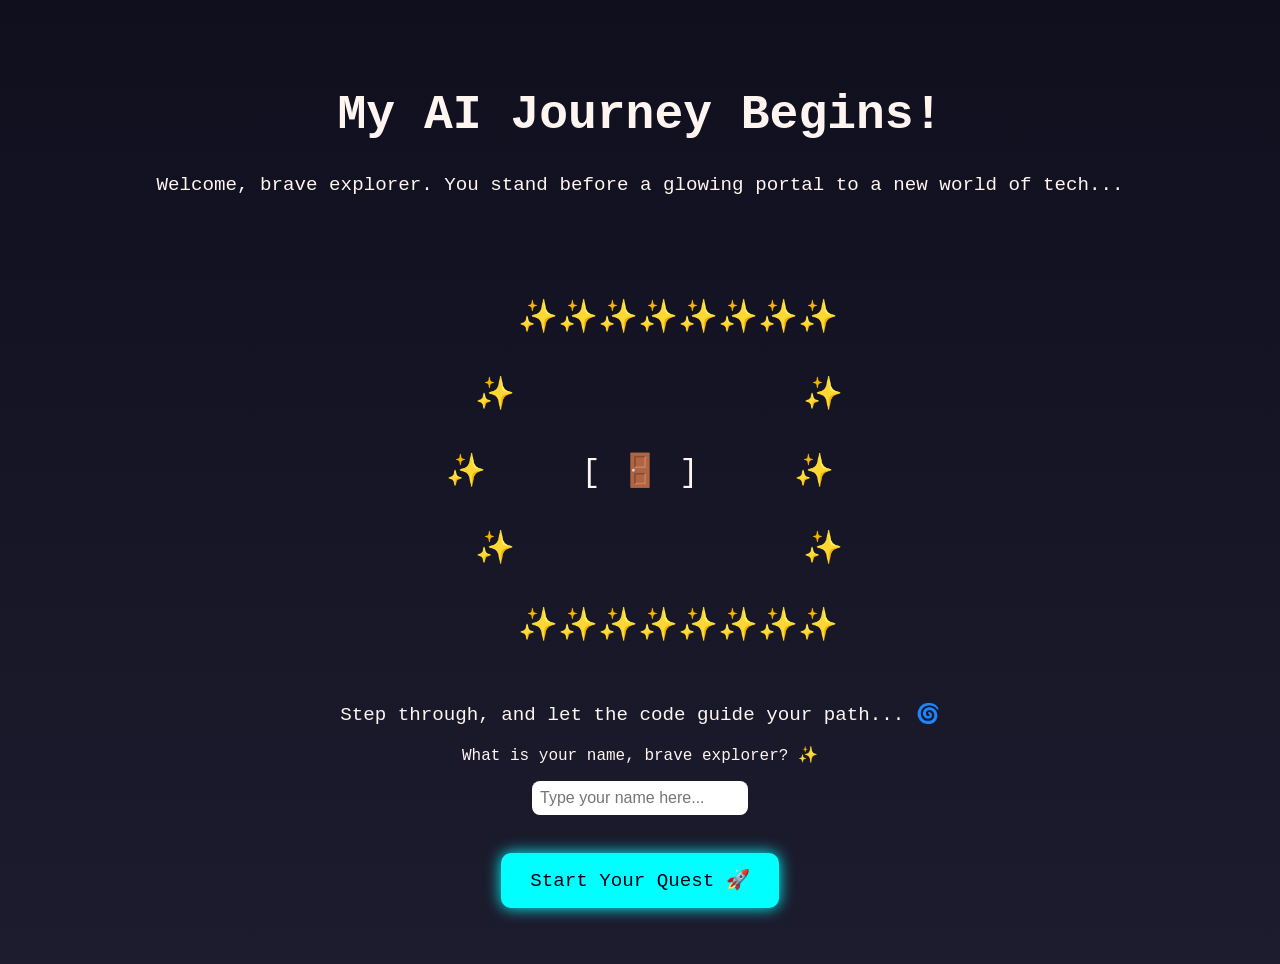
==== ai journey website /ai_journey.html @ ce8896c8 "added python and html files" ====
<!DOCTYPE html>
<html lang="en">
<head>
  <meta charset="UTF-8">
  <meta name="viewport" content="width=device-width, initial-scale=1.0">
  <title>My AI Journey Begins!</title>
  <style>
    body {
      background: linear-gradient(#0f0f1e, #1c1c2e);
      color: #fff5f0;
      font-family: 'Courier New', monospace;
      text-align: center;
      padding: 3em;
    }
    h1 {
      font-size: 3em;
      animation: glow 2s ease-in-out infinite alternate;
    }
    p {
      font-size: 1.2em;
      margin-top: 1em;
    }
    .portal {
      font-size: 2em;
      margin-top: 2em;
      white-space: pre;
    }
    .btn {
      display: inline-block;
      margin-top: 2em;
      padding: 0.8em 1.5em;
      font-size: 1.2em;
      background: #00ffff;
      color: #000014;
      border: none;
      border-radius: 10px;
      cursor: pointer;
      box-shadow: 0 0 15px #00ffff;
      transition: background 0.3s ease;
      text-decoration: none;
    }
    .btn:hover {
      background: #0ff;
    }
    #nameInput {
      margin-top: 1em;
      padding: 0.5em;
      font-size: 1em;
      border-radius: 8px;
      border: none;
    }
    @keyframes glow {
      from {
        text-shadow: 0 0 5px #ff00ff, 0 0 10px #ff00ff;
      }
      to {
        text-shadow: 0 0 20px #00ffff, 0 0 30px #00ffff;
      }
    }
  </style>
</head>
<body>
  <h1>My AI Journey Begins!</h1>
  <p>Welcome, brave explorer. You stand before a glowing portal to a new world of tech...</p>
  <div class="portal">
    ✨✨✨✨✨✨✨✨<br>
  ✨&nbsp;&nbsp;&nbsp;&nbsp;&nbsp;&nbsp;&nbsp;&nbsp;&nbsp;&nbsp;&nbsp;&nbsp;&nbsp;&nbsp;&nbsp;✨<br>
✨&nbsp;&nbsp;&nbsp;&nbsp;&nbsp;[ 🚪 ]&nbsp;&nbsp;&nbsp;&nbsp;&nbsp;✨<br>
  ✨&nbsp;&nbsp;&nbsp;&nbsp;&nbsp;&nbsp;&nbsp;&nbsp;&nbsp;&nbsp;&nbsp;&nbsp;&nbsp;&nbsp;&nbsp;✨<br>
    ✨✨✨✨✨✨✨✨
  </div>
  <p>Step through, and let the code guide your path... 🌀</p>

  <label for="nameInput">What is your name, brave explorer? ✨</label><br>
  <input type="text" id="nameInput" placeholder="Type your name here...">

  <br>
  <a class="btn" id="startBtn" href="#">Start Your Quest 🚀</a>

  <audio id="bg-music" autoplay loop>
    <source src="https://cdn.pixabay.com/download/audio/2022/10/09/audio_53e3c93cfa.mp3?filename=fantasy-game-background-loop-114008.mp3" type="audio/mpeg">
    Your browser does not support the audio element.
  </audio>

  <script>
    const btn = document.getElementById("startBtn");
    btn.addEventListener("click", function(event) {
      const name = document.getElementById("nameInput").value.trim();
      if (name !== "") {
        window.location.href = `next.html?name=${encodeURIComponent(name)}`;
      } else {
        alert("Please enter your name before beginning your journey.");
      }
    });
  </script>
</body>
</html>
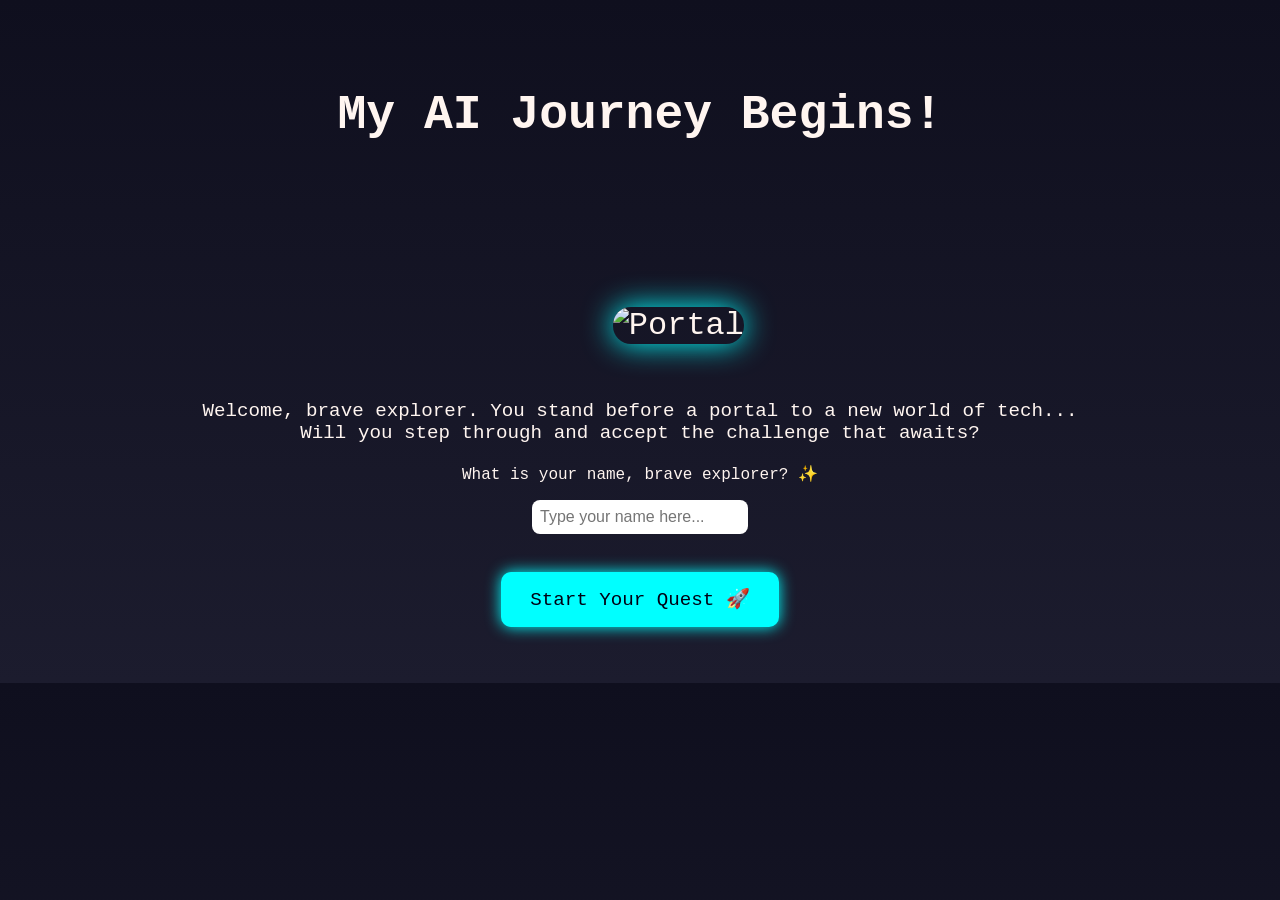
==== commit 256e5ea6: "Update HTML for local images/audio, personalize next.html, and improve adventure flow" ====
--- a/ai journey website /ai_journey.html
+++ b/ai journey website /ai_journey.html
@@ -61,16 +61,11 @@
 </head>
 <body>
   <h1>My AI Journey Begins!</h1>
-  <p>Welcome, brave explorer. You stand before a glowing portal to a new world of tech...</p>
   <div class="portal">
-    ✨✨✨✨✨✨✨✨<br>
-  ✨&nbsp;&nbsp;&nbsp;&nbsp;&nbsp;&nbsp;&nbsp;&nbsp;&nbsp;&nbsp;&nbsp;&nbsp;&nbsp;&nbsp;&nbsp;✨<br>
-✨&nbsp;&nbsp;&nbsp;&nbsp;&nbsp;[ 🚪 ]&nbsp;&nbsp;&nbsp;&nbsp;&nbsp;✨<br>
-  ✨&nbsp;&nbsp;&nbsp;&nbsp;&nbsp;&nbsp;&nbsp;&nbsp;&nbsp;&nbsp;&nbsp;&nbsp;&nbsp;&nbsp;&nbsp;✨<br>
-    ✨✨✨✨✨✨✨✨
+    <img src="image/portal copy.png" alt="Portal" style="max-width: 350px; width: 90%; margin-top: 2em; border-radius: 18px; box-shadow: 0 0 30px #00ffff;" />
   </div>
-  <p>Step through, and let the code guide your path... 🌀</p>
-
+  <p>Welcome, brave explorer. You stand before a portal to a new world of tech...<br>
+  Will you step through and accept the challenge that awaits?</p>
   <label for="nameInput">What is your name, brave explorer? ✨</label><br>
   <input type="text" id="nameInput" placeholder="Type your name here...">
 
@@ -78,7 +73,7 @@
   <a class="btn" id="startBtn" href="#">Start Your Quest 🚀</a>
 
   <audio id="bg-music" autoplay loop>
-    <source src="https://cdn.pixabay.com/download/audio/2022/10/09/audio_53e3c93cfa.mp3?filename=fantasy-game-background-loop-114008.mp3" type="audio/mpeg">
+    <source src="audio/aylex-tension-rising.mp3" type="audio/mpeg">
     Your browser does not support the audio element.
   </audio>
 
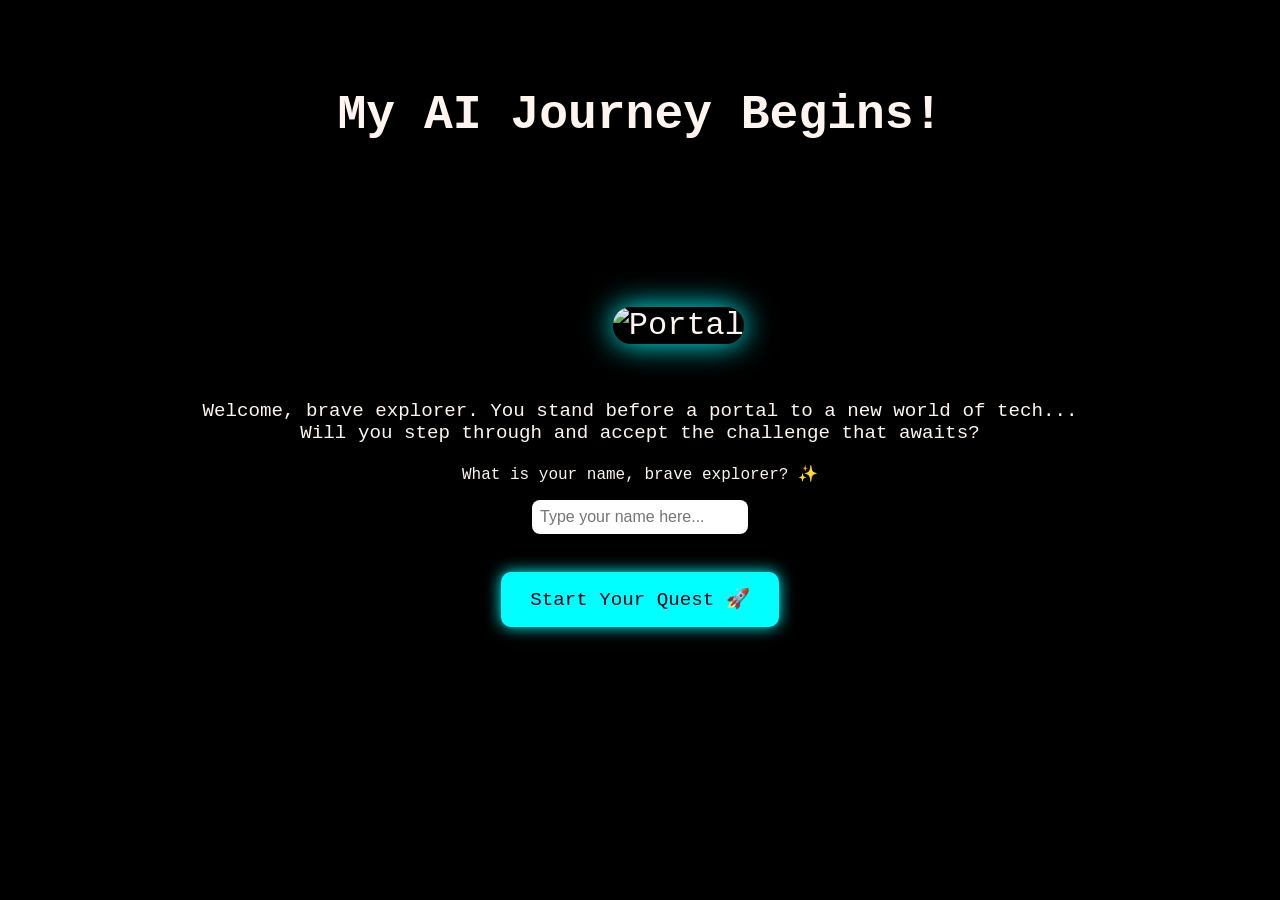
==== commit 9c3479ed: "update ai journey website" ====
--- a/ai journey website /ai_journey.html
+++ b/ai journey website /ai_journey.html
@@ -6,7 +6,7 @@
   <title>My AI Journey Begins!</title>
   <style>
     body {
-      background: linear-gradient(#0f0f1e, #1c1c2e);
+      background: #000000;
       color: #fff5f0;
       font-family: 'Courier New', monospace;
       text-align: center;
@@ -62,7 +62,7 @@
 <body>
   <h1>My AI Journey Begins!</h1>
   <div class="portal">
-    <img src="image/portal copy.png" alt="Portal" style="max-width: 350px; width: 90%; margin-top: 2em; border-radius: 18px; box-shadow: 0 0 30px #00ffff;" />
+    <img src="image/portal.png" alt="Portal" style="max-width: 350px; width: 90%; margin-top: 2em; border-radius: 18px; box-shadow: 0 0 30px #00ffff;" />
   </div>
   <p>Welcome, brave explorer. You stand before a portal to a new world of tech...<br>
   Will you step through and accept the challenge that awaits?</p>
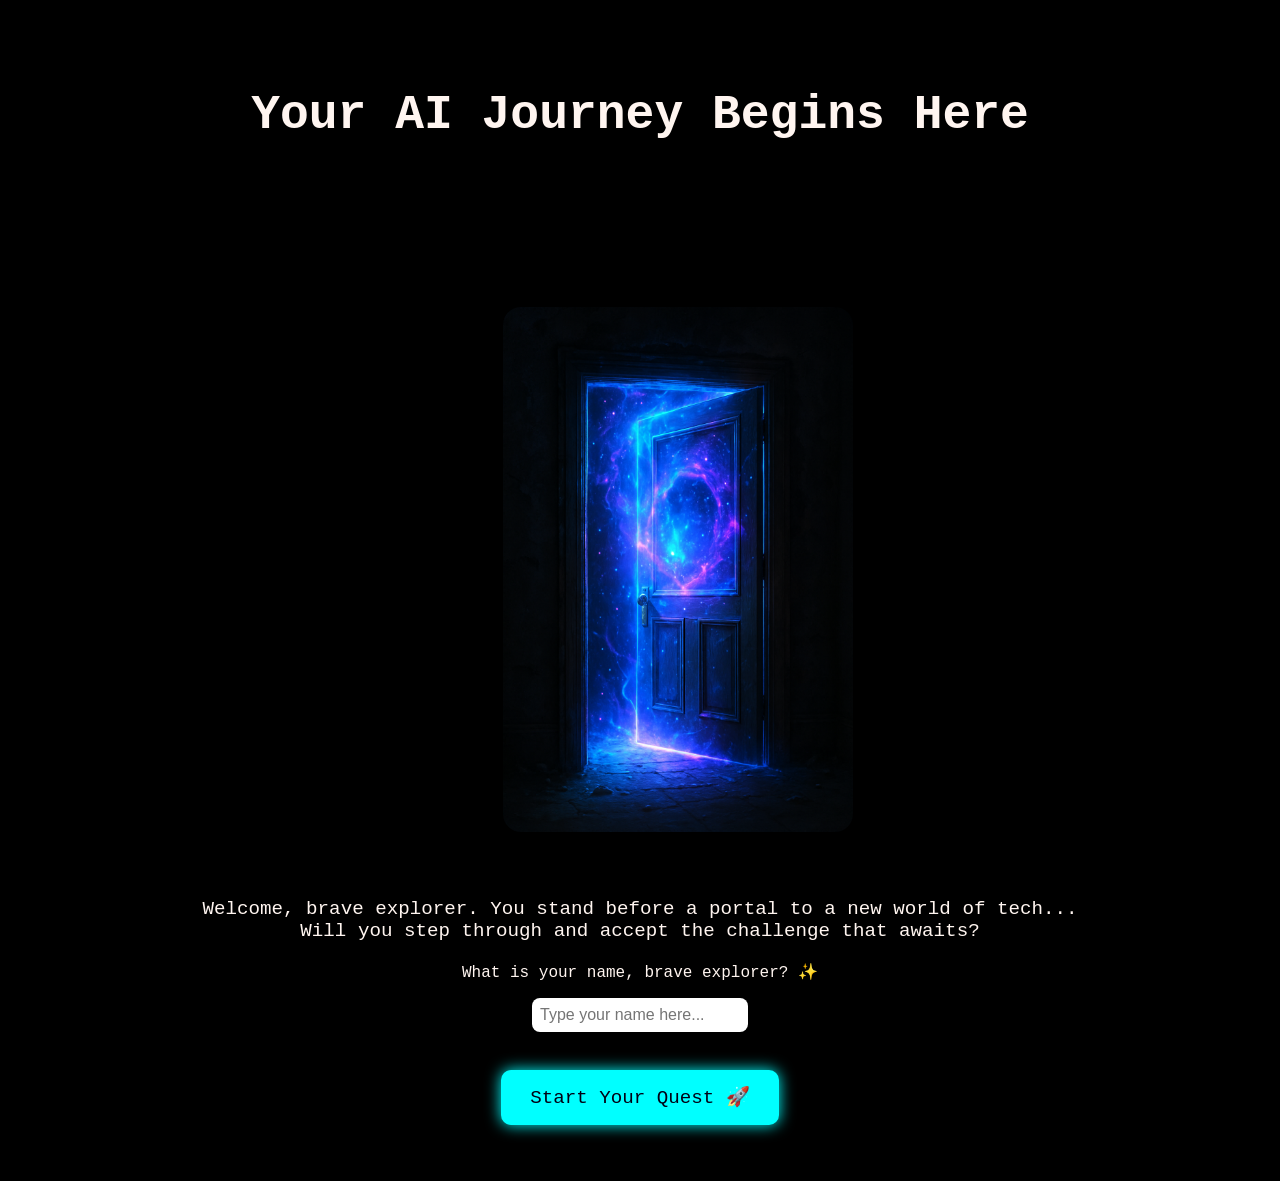
==== commit e630c37d: "Update website titles and styling - remove glow, emojis, and borders" ====
--- a/ai journey website /ai_journey.html
+++ b/ai journey website /ai_journey.html
@@ -3,7 +3,7 @@
 <head>
   <meta charset="UTF-8">
   <meta name="viewport" content="width=device-width, initial-scale=1.0">
-  <title>My AI Journey Begins!</title>
+  <title>Your AI Journey Begins Here</title>
   <style>
     body {
       background: #000000;
@@ -60,9 +60,9 @@
   </style>
 </head>
 <body>
-  <h1>My AI Journey Begins!</h1>
+  <h1>Your AI Journey Begins Here</h1>
   <div class="portal">
-    <img src="image/portal.png" alt="Portal" style="max-width: 350px; width: 90%; margin-top: 2em; border-radius: 18px; box-shadow: 0 0 30px #00ffff;" />
+    <img src="image/portal.png" alt="Portal" style="max-width: 350px; width: 90%; margin-top: 2em; border-radius: 18px;" />
   </div>
   <p>Welcome, brave explorer. You stand before a portal to a new world of tech...<br>
   Will you step through and accept the challenge that awaits?</p>
